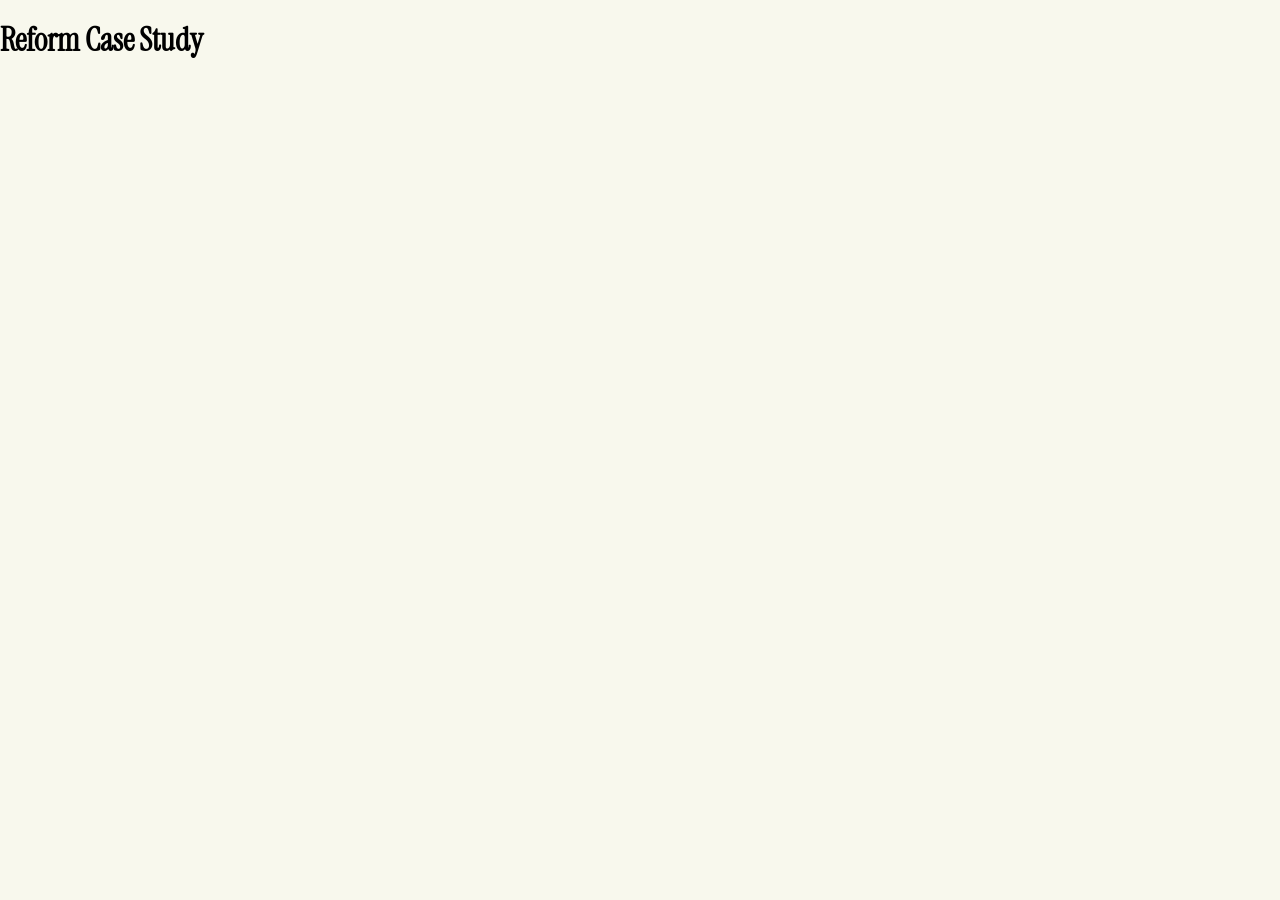
==== index.html @ aef5bd71 "adds base files and components" ====
<!DOCTYPE html>
<html lang="en">
<head>
    <meta charset="UTF-8">
    <meta name="viewport" content="width=device-width, initial-scale=1.0">
    <title>Document</title>

     <!-- Fonts -->
        <link rel="preconnect" href="https://fonts.googleapis.com">
        <link rel="preconnect" href="https://fonts.gstatic.com" crossorigin>
        <link href="https://fonts.googleapis.com/css2?family=DM+Sans:ital,opsz,wght@0,9..40,100..1000;1,9..40,100..1000&family=Handjet:ELSH@2&family=Host+Grotesk:ital,wght@0,300..800;1,300..800&family=Instrument+Serif:ital@0;1&display=swap" rel="stylesheet">
        <link href="https://db.onlinewebfonts.com/c/e08adb69e408cb6c1c9e8e50b32e0681?family=Raster" rel="stylesheet" type="text/css"/>

    <!-- CSS -->
        <link rel="stylesheet" href="css/normalize.css">
        <link rel="stylesheet" href="css/main.css">
</head>
<body>
    <h1>Reform Case Study</h1>
</body>
</html>
---- css/main.css ----
:root {
    --font-sans-serif: 'Host Grotesk', sans-serif;
    --font-serif: 'Instrument Serif', serif;
    --font-display: 'Raster', display;
    --black: #000000;
    --white: #f8f8ed;
    --gray: #c8c4ad;
    --dark-gray: #27292f;
}

html {
    box-sizing: border-box;
    background-color: var(--white);
}

*, 
* :before, 
* :after {
    box-sizing: inherit;
}

/*Typography*/
body {
    font-family: var(--font-sans-serif);
    font-weight: 300;
    color: var(--black);
    line-height: 1.5;
}

h1, 
h2, 
h3 {
    font-family: var(--font-serif);
    line-height: 1.2;
}

h2 {
    font-size: 32px;
}

h3 {
    font-size: 24px;
}

img {
    display: block;
    max-width: 100%;
}

/*Components*/
.component img {
    max-width: initial;
}

.component__img {
    border: 1px solid var(--black);
    overflow-x: auto;
}
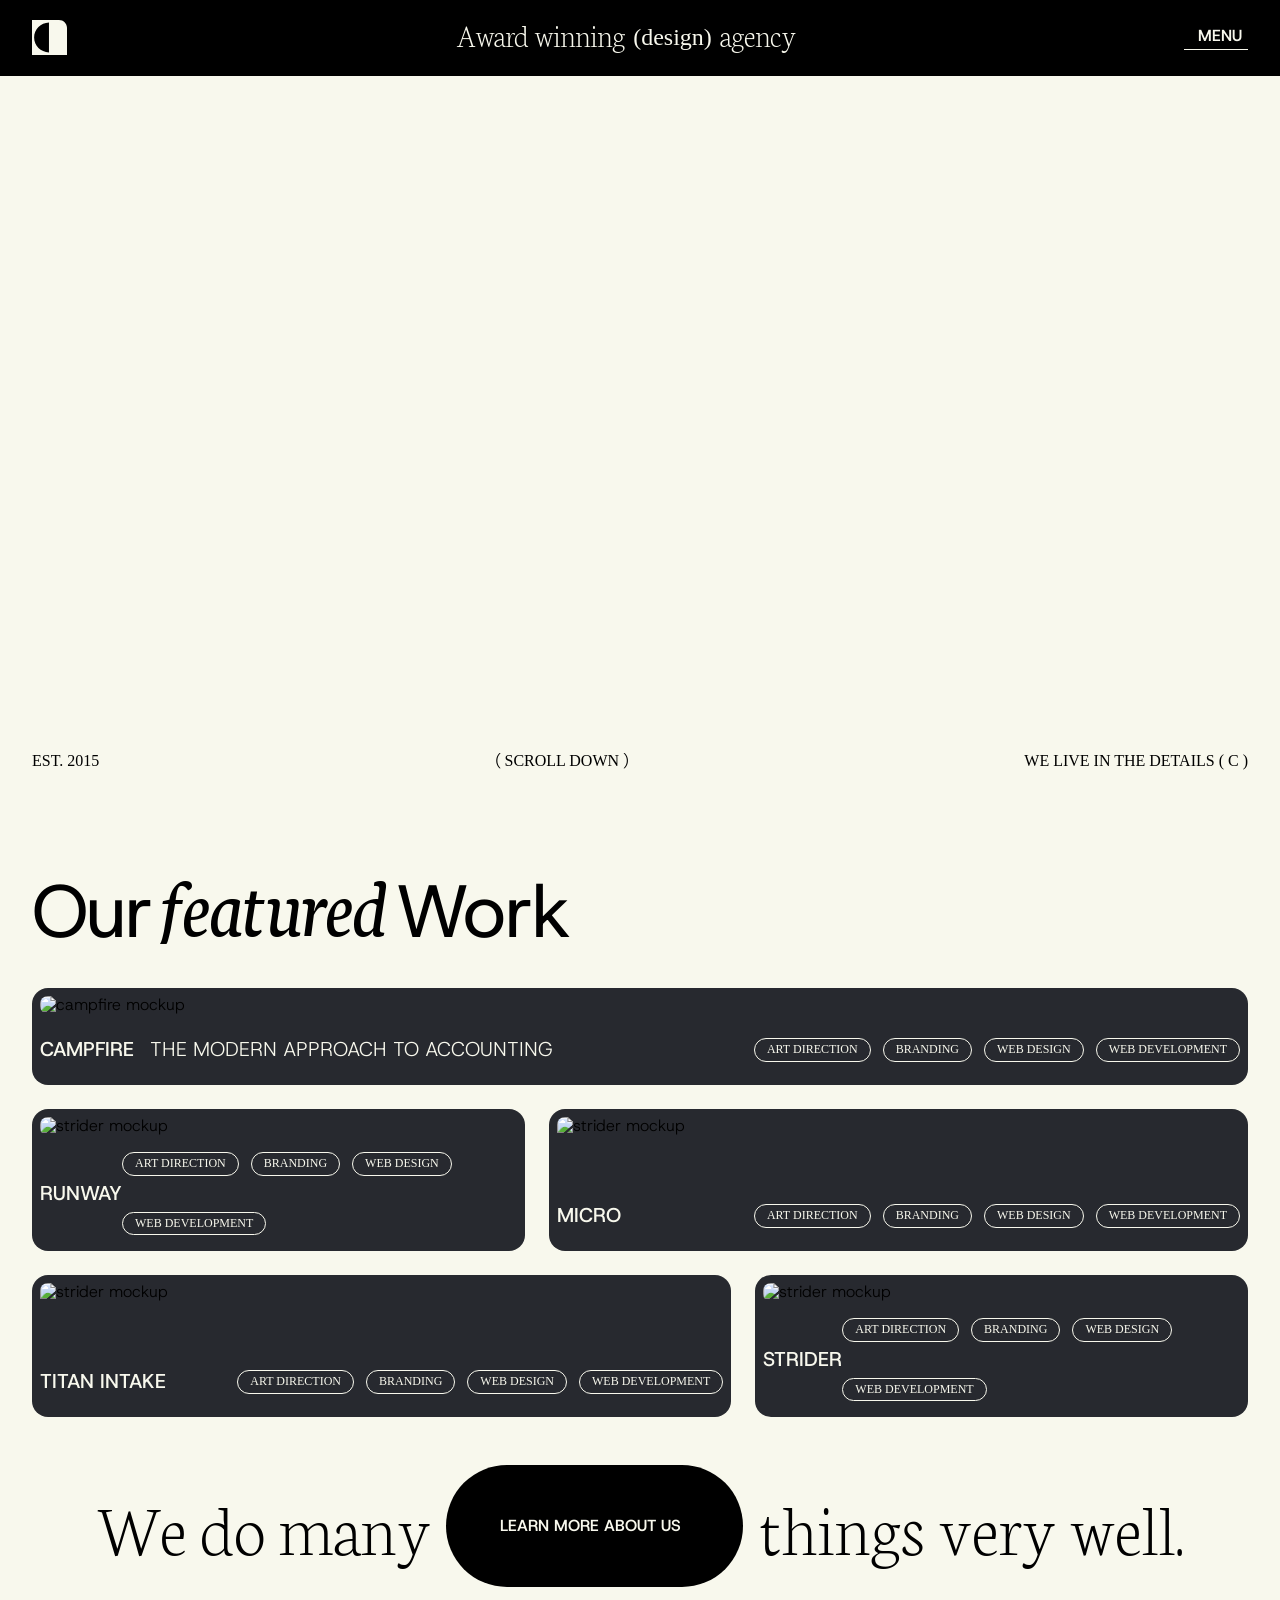
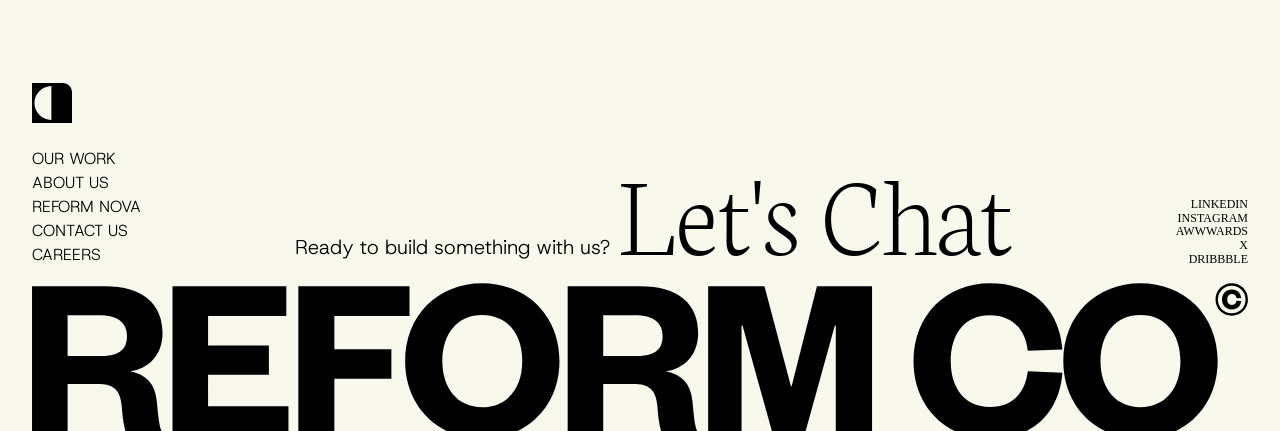
==== commit c77155f6: "creted landing page; added navbar, hero, casestudies and footer" ====
--- a/index.html
+++ b/index.html
@@ -4,18 +4,190 @@
     <meta charset="UTF-8">
     <meta name="viewport" content="width=device-width, initial-scale=1.0">
     <title>Document</title>
-
-     <!-- Fonts -->
+    <!-- Fonts -->
         <link rel="preconnect" href="https://fonts.googleapis.com">
         <link rel="preconnect" href="https://fonts.gstatic.com" crossorigin>
         <link href="https://fonts.googleapis.com/css2?family=DM+Sans:ital,opsz,wght@0,9..40,100..1000;1,9..40,100..1000&family=Handjet:ELSH@2&family=Host+Grotesk:ital,wght@0,300..800;1,300..800&family=Instrument+Serif:ital@0;1&display=swap" rel="stylesheet">
+        <link href="https://fonts.googleapis.com/css2?family=Neuton:ital,wght@0,200;0,300;0,400;0,700;0,800;1,400&display=swap" rel="stylesheet">
         <link href="https://db.onlinewebfonts.com/c/e08adb69e408cb6c1c9e8e50b32e0681?family=Raster" rel="stylesheet" type="text/css"/>
 
     <!-- CSS -->
         <link rel="stylesheet" href="css/normalize.css">
         <link rel="stylesheet" href="css/main.css">
+    
+    <!-- Phosphor Icons -->
+        <link rel="stylesheet" href="https://unpkg.com/@phosphor-icons/web@2.1.1/src/regular/style.css">
+        <link rel="stylesheet" href="https://unpkg.com/@phosphor-icons/web@2.1.1/src/fill/style.css">
+
 </head>
 <body>
-    <h1>Reform Case Study</h1>
+    <!-- Navbar -->
+    <header class="navbar">
+        <img src="img/navbar_logow.svg" alt="nav logo">
+        <div class="navbar__title-group">
+            <h2 class="navbar__title">Award winning</h2>
+            <p class="navbar__subtitle">(design)</p>
+            <h2 class="navbar__title">agency</h2>
+        </div>
+        <button class="button--menu">
+            <i class="ph ph-list"></i>
+            <p class="button__text">Menu</p>
+        </button>
+    </header>
+
+    <!-- Hero -->
+    <section class="hero">
+        <video autoplay muted playsinline>
+            <source src="img/herovideo.mov" type="video/mp4">
+             Your browser does not support the video tag.
+        </video>
+
+        <div class="hero__content">
+            <div>
+                <p>Est. 2015</p>
+            </div>
+            <div class="hero__content-title">
+                (
+                <p>Scroll down <i class="ph-fill ph-arrow-square-down"></i></p>
+                )
+            </div>
+            <div>
+                <p>We live in the details ( C )</p>
+            </div>
+        </div>
+    </section>
+
+    <!-- Case Studies -->
+     <section class="case-studies">
+        <div class="case-studies__title">
+            <h1 class="case-studies__title--regular">Our</h1>
+            <h1 class="case-studies__title--italic">featured</h1>
+            <h1 class="case-studies__title--regular">Work</h1>
+        </div>
+        <div class="case-studies__content">
+            <div class="card">
+                <div class="card__image">
+                    <img src="https://cdn.sanity.io/images/92bwk9y2/production/e67fbde2bcaf722d682caea9c392a9a2b1352507-6096x3288.png?auto=format&fit=max&q=90&w=3810" alt="campfire mockup">
+                </div>
+
+                <div class="card__content">
+                    <div class="card__headings">
+                        <p class="card__title">Campfire</p>
+                        <p class="card__subtitle">The modern approach to accounting</p>
+                    </div>
+                    <div class="card__content__chips">
+                        <p class="card__chip">Art Direction</p>
+                        <p class="card__chip">Branding</p>
+                        <p class="card__chip">Web Design</p>
+                        <p class="card__chip">Web Development</p>
+                    </div>
+                </div>
+            </div>
+
+            <div class="card">
+                <div class="card__image">
+                    <img src="https://cdn.sanity.io/images/92bwk9y2/production/0b1787997f54a73986f8df3b1e187527aa0170ca-7776x10024.png?auto=format&fit=max&q=90&w=3888" alt="strider mockup">
+                </div>
+
+                <div class="card__content">
+                    <p class="card__title">Runway</p>
+                    <div class="card__content__chips">
+                        <p class="card__chip">Art Direction</p>
+                        <p class="card__chip">Branding</p>
+                        <p class="card__chip">Web Design</p>
+                        <p class="card__chip">Web Development</p>
+                    </div>
+                </div>
+            </div>
+
+            <div class="card">
+                <div class="card__image">
+                    <img src="https://cdn.sanity.io/images/92bwk9y2/production/aea8c236c5bf1ca3ff3ef04cb7bcb8dd7d51a941-7776x10024.png?auto=format&fit=max&q=90&w=3888" alt="strider mockup">
+                </div>
+
+                <div class="card__content">
+                    <p class="card__title">Micro</p>
+                    <div class="card__content__chips">
+                        <p class="card__chip">Art Direction</p>
+                        <p class="card__chip">Branding</p>
+                        <p class="card__chip">Web Design</p>
+                        <p class="card__chip">Web Development</p>
+                    </div>
+                </div>
+            </div>
+
+            <div class="card">
+                <div class="card__image">
+                    <img src="https://cdn.sanity.io/images/92bwk9y2/production/752dceba8c5e619f80b1291b58ae066390ce1729-3680x2760.png?auto=format&fit=max&q=90&w=3680" alt="strider mockup">
+                </div>
+
+                <div class="card__content">
+                    <p class="card__title">Titan intake</p>
+                    <div class="card__content__chips">
+                        <p class="card__chip">Art Direction</p>
+                        <p class="card__chip">Branding</p>
+                        <p class="card__chip">Web Design</p>
+                        <p class="card__chip">Web Development</p>
+                    </div>
+                </div>
+            </div>
+
+            <div class="card">
+                <div class="card__image">
+                    <img src="https://cdn.sanity.io/images/92bwk9y2/production/a32a4b8d5c55f8b181cb08cf5a933f0ddfda6c69-12256x10764.png?auto=format&fit=max&q=90&w=4596" alt="strider mockup">
+                </div>
+
+                <div class="card__content">
+                    <p class="card__title">Strider</p>
+                    <div class="card__content__chips">
+                        <p class="card__chip">Art Direction</p>
+                        <p class="card__chip">Branding</p>
+                        <p class="card__chip">Web Design</p>
+                        <p class="card__chip">Web Development</p>
+                    </div>
+                </div>
+            </div>
+        </div>
+        
+        <div class="case-studies__cta">
+            <h1>We do many</h1>
+            <button class="button">
+                <p class="button__text">Learn more about us</p>
+                <i class="ph ph-arrow-up-right"></i>
+            </button>
+            <h1>things very well.</h1>
+        </div>
+    </section>
+
+    <!-- Footer -->
+     <div class="footer__top">
+        <nav class="footer__nav">
+            <img src="img/navbar_logob.svg" alt="nav logo">
+            <div class="footer__nav-links">
+                <a href="#">Our Work</a>
+                <a href="#">About Us</a>
+                <a href="#">Reform Nova</a>
+                <a href="#">Contact Us</a>
+                <a href="#">Careers</a>
+            </div>
+        </nav>
+        <div class="footer__CTA">
+            <p>Ready to build something with us?</p>
+            <div class="footer__CTA-button">
+                <h1>Let's Chat</h1>
+            <i class="ph ph-arrow-up-right"></i>
+            </div>
+        </div>
+        <div class="footer__socials">
+            <a href="#">linkedin</a>
+            <a href="#">instagram</a>
+            <a href="#">awwwards</a>
+            <a href="#">x</a>
+            <a href="#">dribbble</a>
+        </div>
+    </div>
+    <div class="footer__logo">
+        <img src="img/FooterLogo.98e00533.svg" alt="footer logo">
+    </div>
 </body>
 </html>
--- a/css/main.css
+++ b/css/main.css
@@ -1,6 +1,6 @@
 :root {
     --font-sans-serif: 'Host Grotesk', sans-serif;
-    --font-serif: 'Instrument Serif', serif;
+    --font-serif: 'Neuton', serif;
     --font-display: 'Raster', display;
     --black: #000000;
     --white: #f8f8ed;
@@ -19,19 +19,27 @@
     box-sizing: inherit;
 }
 
-/*Typography*/
+/* Typography */
 body {
     font-family: var(--font-sans-serif);
     font-weight: 300;
     color: var(--black);
-    line-height: 1.5;
+    display: flex;
+    flex-direction: column;
+    background-color: var(--white);
 }
 
 h1, 
 h2, 
 h3 {
     font-family: var(--font-serif);
-    line-height: 1.2;
+    line-height: 0.3em;
+    font-weight: 200;
+    letter-spacing: -1px;
+}
+
+h1 {
+    font-size: 48px;
 }
 
 h2 {
@@ -47,12 +55,388 @@
     max-width: 100%;
 }
 
-/*Components*/
-.component img {
-    max-width: initial;
-}
-
-.component__img {
+/* NavBar */
+.navbar {
+  display: flex;
+  align-items: center;
+  justify-content: space-between;
+  background-color: var(--black);
+  padding: 0 32px;
+  width: 100%;
+}
+
+.navbar img {
+  width: 35px;
+  height: 35px;
+}
+
+.navbar__title {
+  color: var(--white);
+  font-weight: 200;
+  padding-bottom: 6px;
+}
+
+.navbar__subtitle {
+  font-family: var(--font-display);
+  font-size: 24px;
+  color: var(--white);
+}
+
+.navbar__title-group {
+  display: flex;
+  flex-direction: row;
+  gap: 8px;
+  align-items: center;
+  justify-content: center;
+}
+
+/* Menu */
+.button--menu {
+  display: flex;
+  align-items: center;
+  gap: 8px;
+  background-color: var(--black);
+  color: var(--white);
+  border: none;
+  border-bottom: 1px solid var(--white);
+  padding-bottom: 4px;
+}
+
+.button--menu p {
+  margin: 0;
+}
+
+/* Hero */
+.hero {
+  width: 100%;
+  height: auto;
+}
+
+.hero video {
+  width: 100%;
+  height: 100%;
+  object-fit: cover;
+}
+
+.hero__content {
+  display: flex;
+  justify-content: space-between;
+  margin: 16px 32px 48px;
+}
+
+.hero__content p {
+  font-family: var(--font-display);
+  text-transform: uppercase;
+}
+
+.hero__content-title {
+  display: flex;
+  flex-direction: row;
+  gap: 4px;
+  align-items: center;
+}
+
+.hero__content-title p {
+  align-items: center;
+}
+
+.hero__content-title i {
+  animation: blink-animation 2s ease-in-out infinite;
+}
+
+@keyframes blink-animation {
+  0%, 100% { opacity: 1; }
+  50% { opacity: 0; }
+}
+
+/* Case Studies */
+.case-studies {
+  margin: 0 32px;
+}
+
+.case-studies__title {
+  display: flex;
+  flex-direction: row;
+  gap: 8px;
+  align-items: center;
+}
+
+.case-studies__title--regular {
+  font-family: var(--font-sans-serif);
+  color: var(--black);
+  font-weight: 400;
+  font-size: 74px;
+}
+
+.case-studies__title--italic {
+  font-family: var(--font-serif);
+  font-style: italic;
+  color: var(--black);
+  font-size: 84px;  
+  padding-bottom: 16px;
+}
+
+.case-studies__content {
+  display: grid;
+  grid-template-columns: repeat(12, 1fr);
+  gap: 24px;
+}
+
+.card:nth-child(1) {
+  grid-column: 1 / -1;
+}
+
+.card:nth-child(2) {
+  grid-column: span 5;
+}
+
+.card:nth-child(3) {
+  grid-column: span 7;
+}
+
+.card:nth-child(4) {
+  grid-column: span 7;
+}
+
+.card:nth-child(5) {
+  grid-column: span 5;
+}
+
+/* Cards */
+.card {
+  display: flex;
+  flex-direction: column;
+  background-color: var(--dark-gray);
+  border-radius: 16px;
+  padding: 8px 8px 0px 8px;
+  overflow: hidden;
+}
+
+.card__image {
+  overflow: hidden;
+  border-radius: 8px;
+  height: 100%;
+}
+
+.card__image img {
+  width: 100%;
+  height: 100%;
+  object-fit: cover;
+  transition: transform 0.4s ease;
+  display: block;
+}
+
+.card:hover img {
+  transform: scale(1.05);
+}
+
+.card__headings {
+  display: flex;
+  flex-direction: row;
+  gap: 16px;
+}
+
+.card__title {
+  font-family: var(--font-sans-serif);
+  font-weight: 500;
+  font-size: 20px;
+  text-transform: uppercase;
+  color: var(--white);
+}
+
+.card__subtitle {
+  font-size: 20px;
+  text-transform: uppercase;
+  color: var(--white);
+  font-weight: 100;
+}
+
+.card__content {
+  display: flex;
+  flex-direction: row;
+  align-items: center;
+  justify-content: space-between;
+  padding: 4px 0px;
+}
+
+.card__content__chips {
+  display: flex;
+  flex-wrap: wrap;
+  gap: 12px;
+}
+
+.card__chip {
+  background-color: var(--dark-gray);
+  color: var(--white);
+  border-radius: 24px;
+  border: 1px solid var(--white);
+  padding: 4px 12px;
+  font-family: var(--font-display);
+  font-size: 12px;
+  text-transform: uppercase;
+}
+
+.case-studies__cta {
+  display: flex;
+  flex-direction: row;
+  gap: 16px;
+  margin: 48px 0;
+  width: 100%;
+  justify-content: center;
+}
+
+.case-studies__cta h1 {
+  font-size: 74px;
+}
+
+/* Button */
+.button {
+  display: flex;
+  align-items: center;
+  gap: 8px;
+  background-color: var(--black);
+  color: var(--white);
+  border: none;
+  border-radius: 100px;
+  padding: 32px 54px;
+  
+}
+
+.button__text {
+  font-weight: 600;
+  text-transform: uppercase;
+}
+
+button i {
+  font-size: 24px;
+}
+
+
+
+/* Footer Nav */
+.footer__nav img {
+  width: 40px;
+  height: 40px;
+}
+
+.footer__nav {
+  display: flex;
+  flex-direction: column;
+  gap: 24px;
+}
+
+.footer__nav a {
+  font-family: var(--font-sans-serif);
+  font-size: 16px;
+  font-weight: 4400;
+  text-transform: uppercase;
+  color: var(--black);
+  text-decoration: none;
+  line-height: 1.5em;
+}
+
+.footer__nav-links {
+  display: flex;
+  flex-direction: column;
+}
+
+/* Footer Socials */
+.footer__socials {
+  display: flex;
+  flex-direction: column;
+  align-items: end;
+}
+
+.footer__socials a {
+  font-family: var(--font-display);
+  font-size: 12px;
+  font-weight: 500;
+  text-transform: uppercase;
+  color: var(--black);
+  text-decoration: none;
+}
+
+/* Footer CTA */
+.footer__CTA {
+  display: flex;
+  flex-direction: row;
+  align-items: end;
+  gap: 8px
+}
+
+.footer__CTA p {
+  line-height: 0;
+  font-size: 20px;
+}
+
+.footer__CTA h1 {
+  font-size: 116px;
+  line-height: 0;
+  margin-bottom: 0.5em;
+}
+
+.footer__CTA-button {
+  display: flex;
+  align-items: center;
+  gap: 8px;
+  border: none;
+  font-size: 28px;
+}
+
+/* Footer Logo */
+.footer__logo img {
+  width: 100%;
+  height: auto;
+  padding: 0 32px;
+}
+
+/* Footer */
+.footer__top {
+  display: flex;
+  align-items: end;
+  justify-content: space-between;
+  padding: 48px 32px 16px 32px;
+  
+}
+
+/* Components */
+.component {
+    display: flex;
+    gap: 16px;
+    width: 100%;
+}
+
+.component__content {
     border: 1px solid var(--black);
+    font-family: var(--font-sans-serif);
+    min-width: 50%;
+    max-width: 100%;
     overflow-x: auto;
+    padding-bottom: 16px;
+}
+
+.component__content img {
+    width: 80%;
+    overflow-x: auto;
+    justify-self: center;
+    align-items: center;
+}
+
+.component__content-caption {
+    font-family: var(--font-display);
+    font-size: 12px;
+    text-transform: uppercase;
+    margin-top: 8px;
+    border: 1px solid var(--black);
+    padding: 4px 8px;
+    color: var(--white);
+    background-color: var(--black);
+    max-width: fit-content;
+}
+
+.component__content-code {
+    align-items: center;
+    justify-content: center;
+    padding: 0 16px;
+    width: 100%;
 }
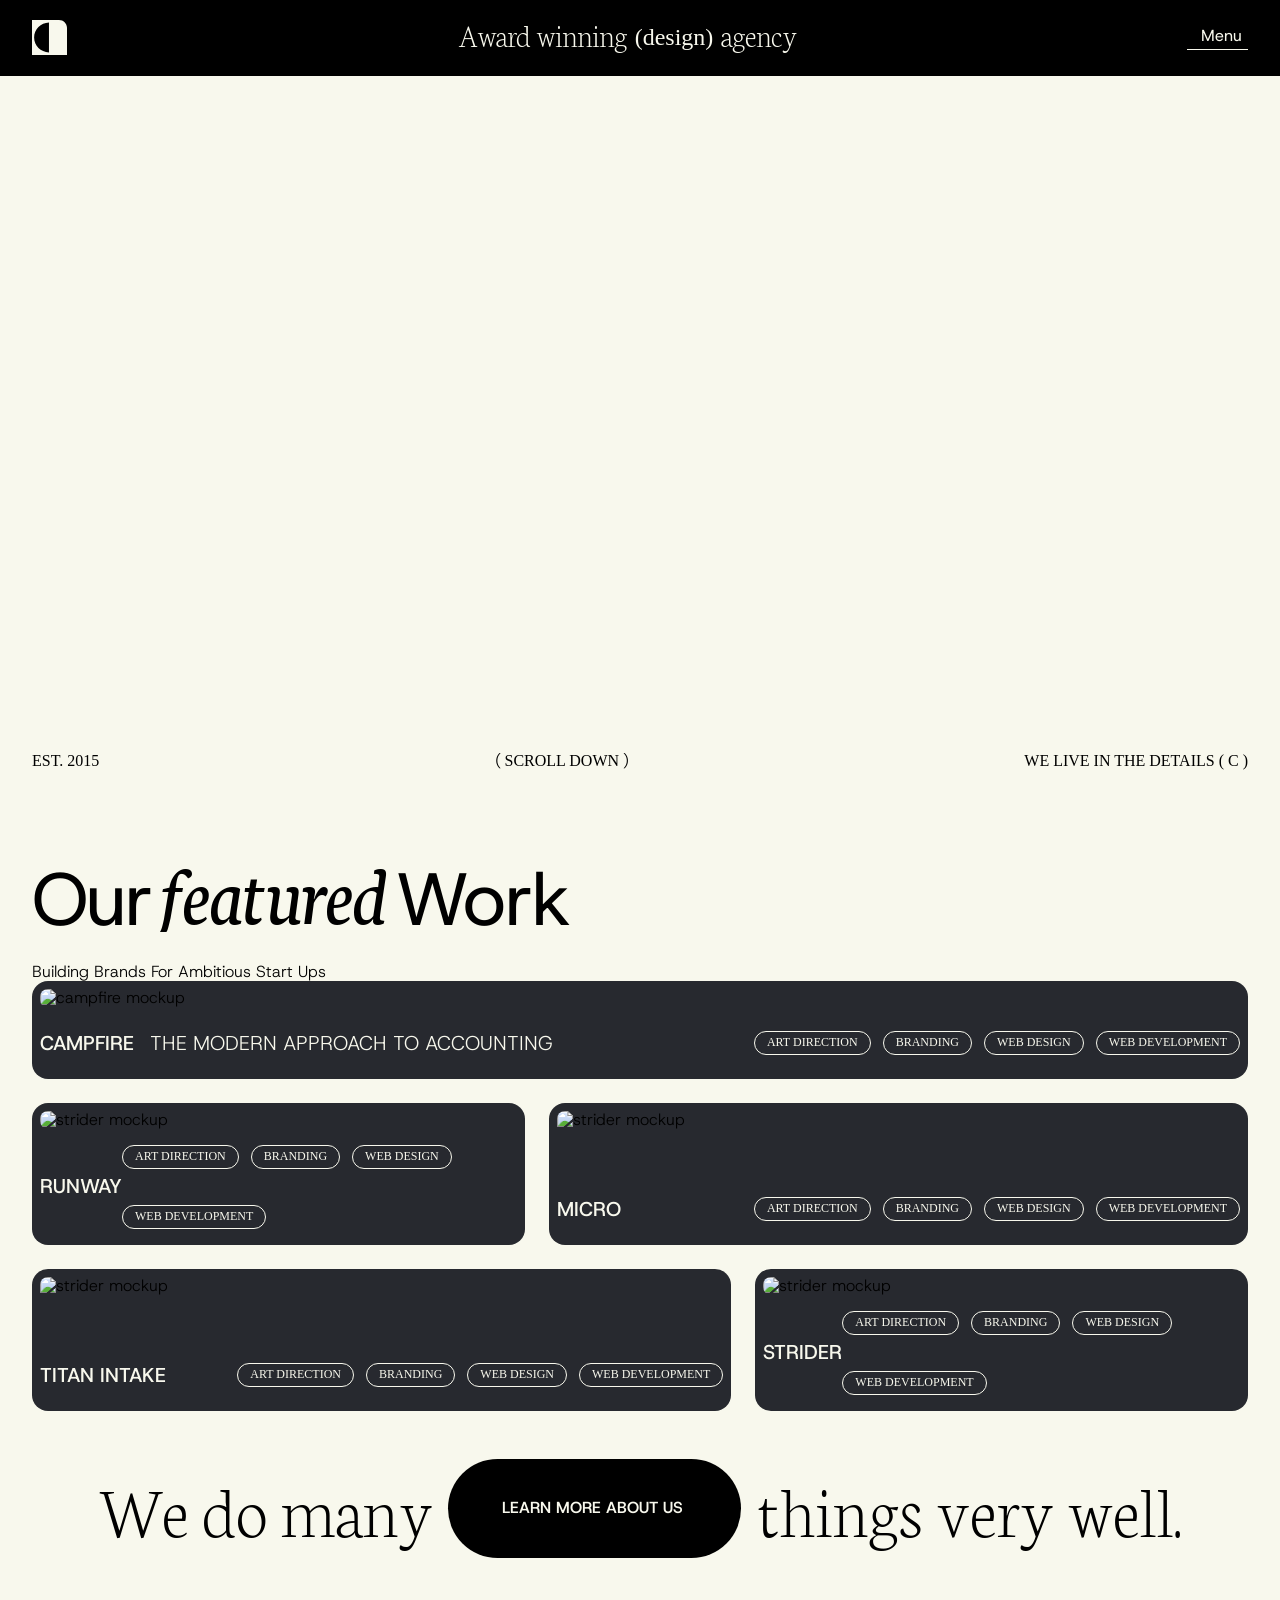
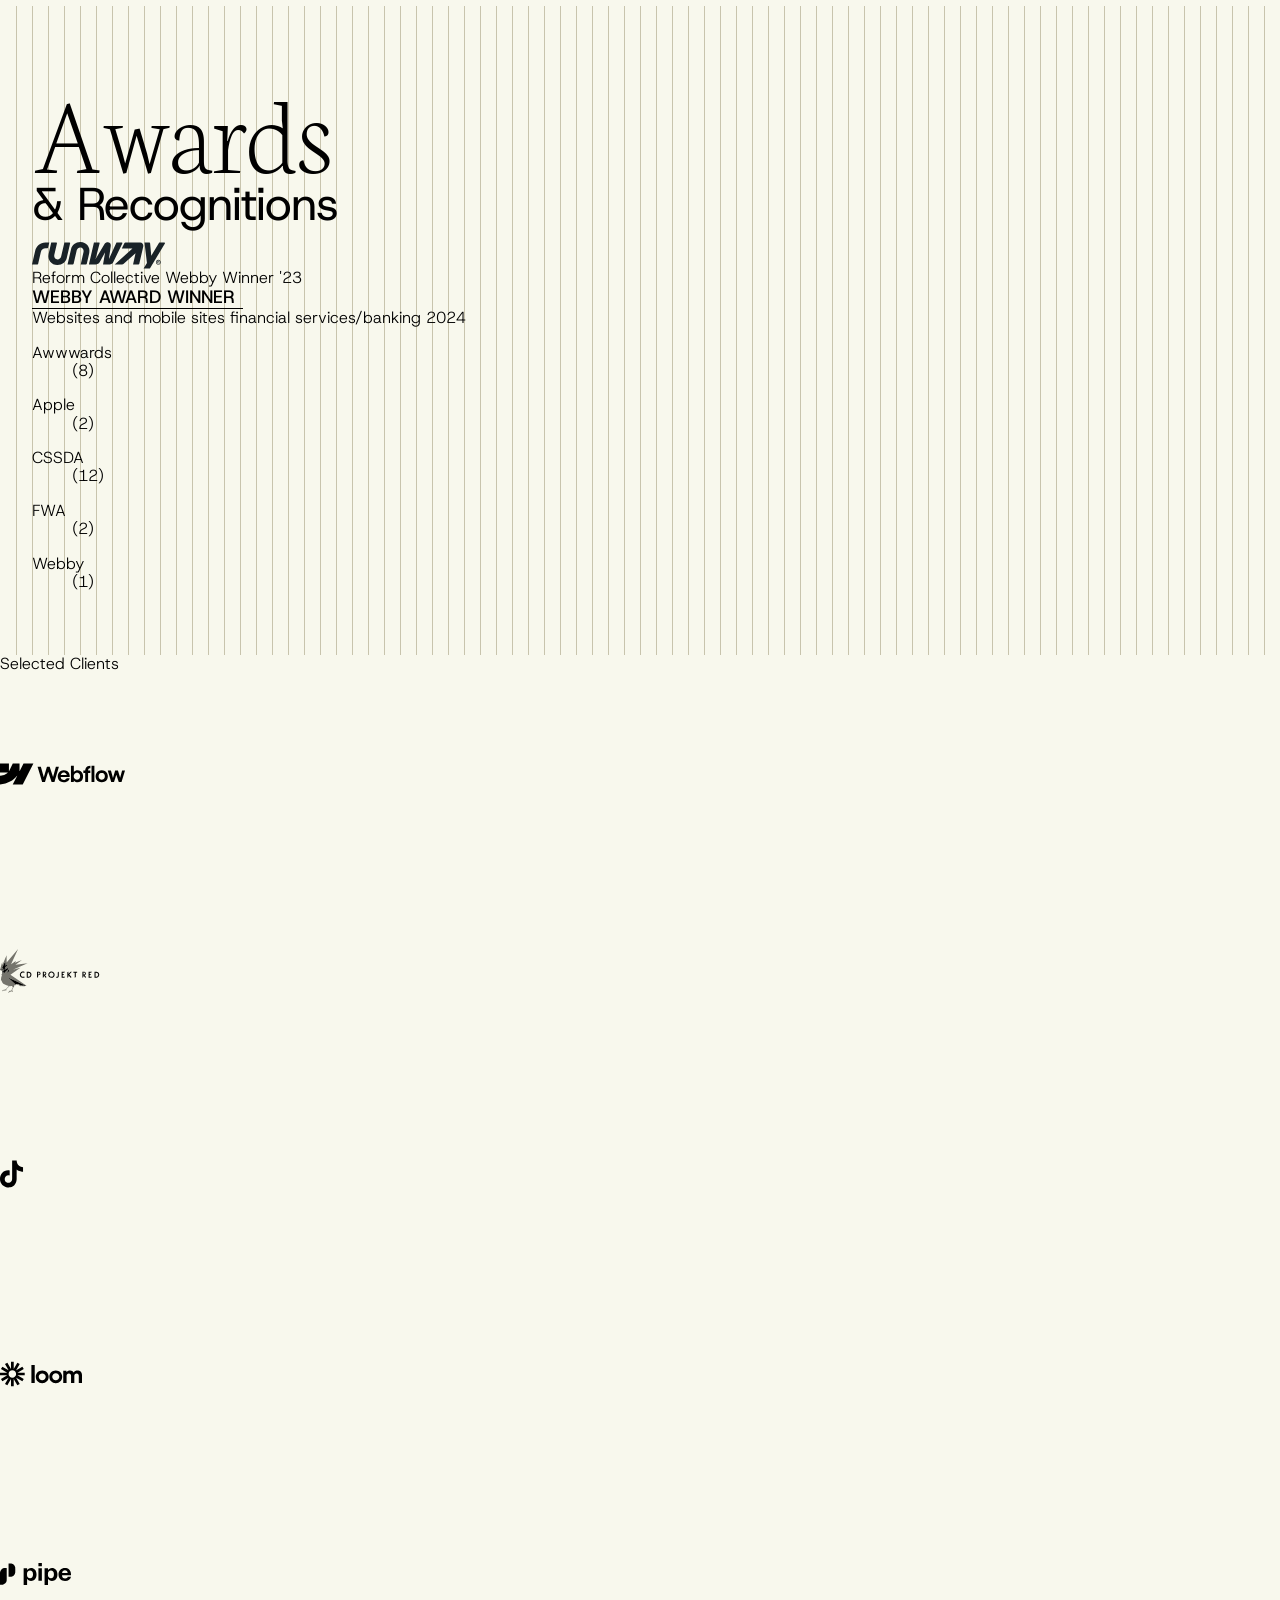
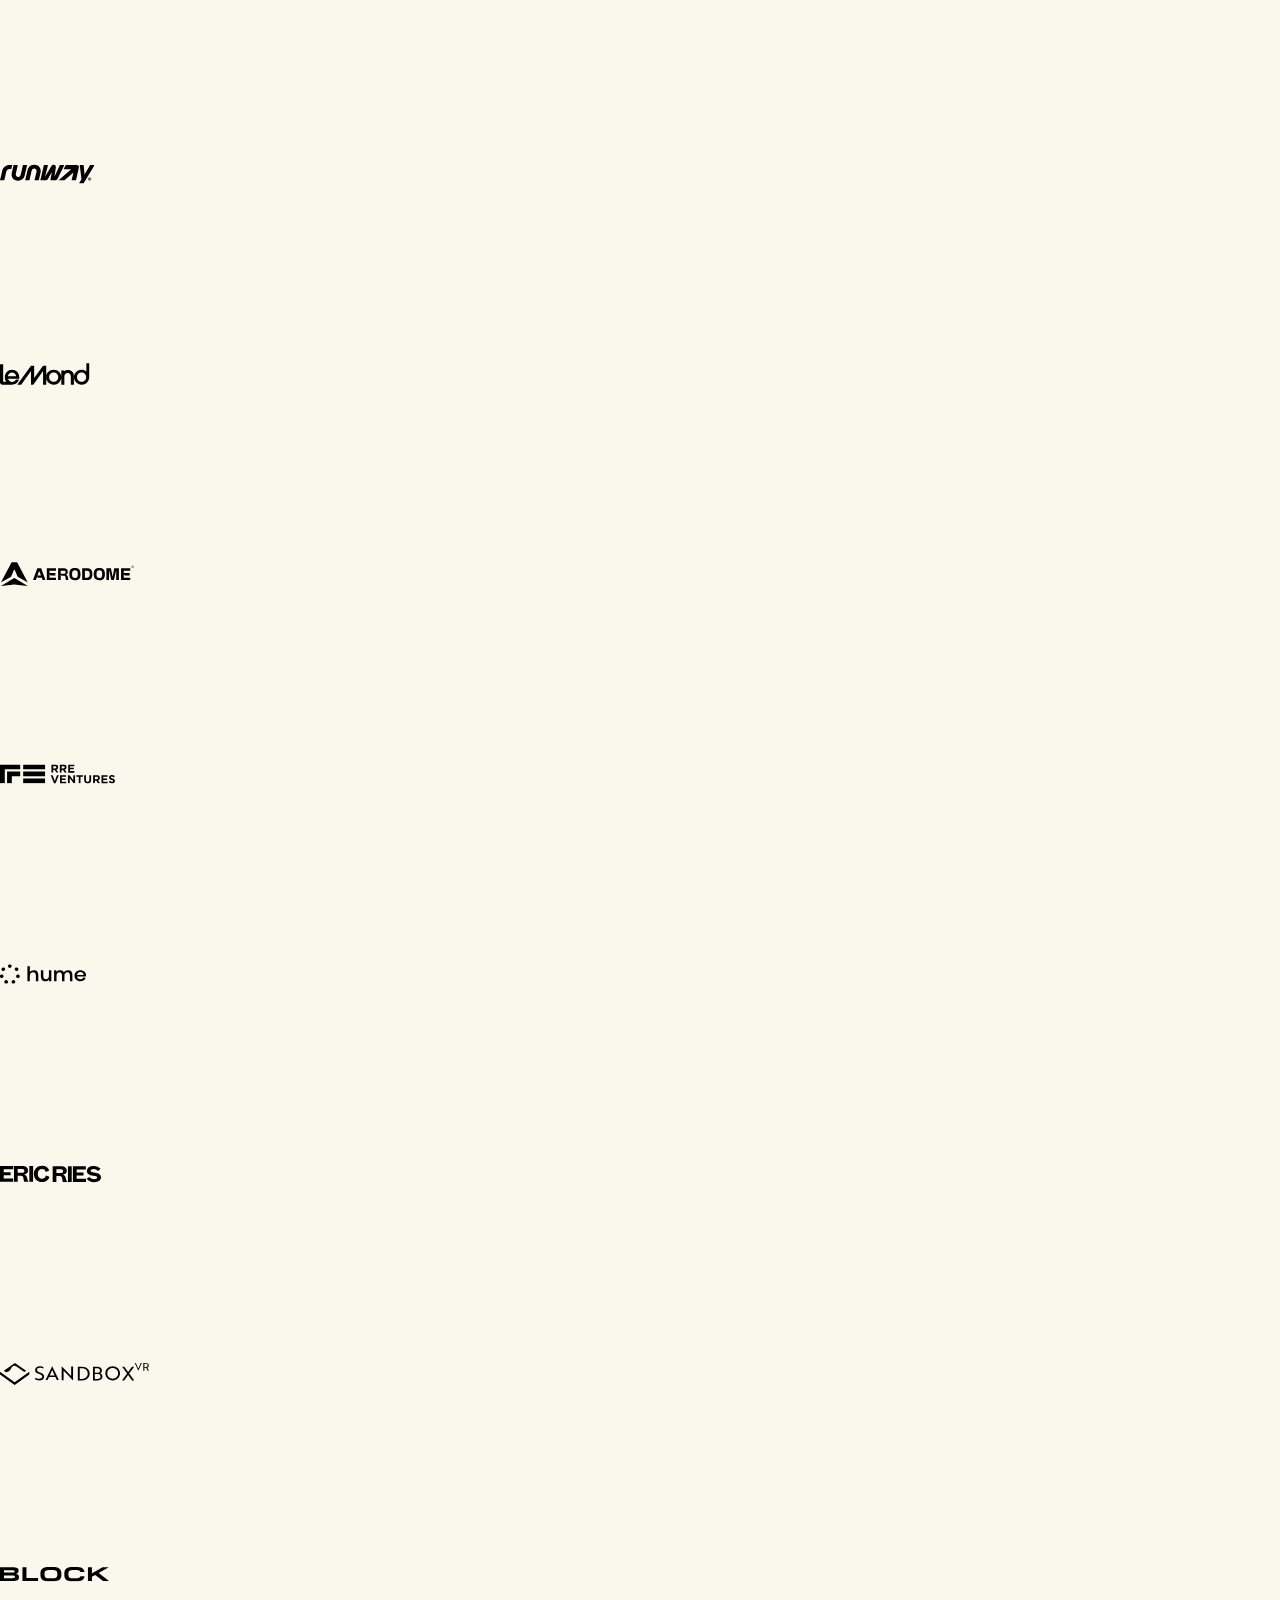
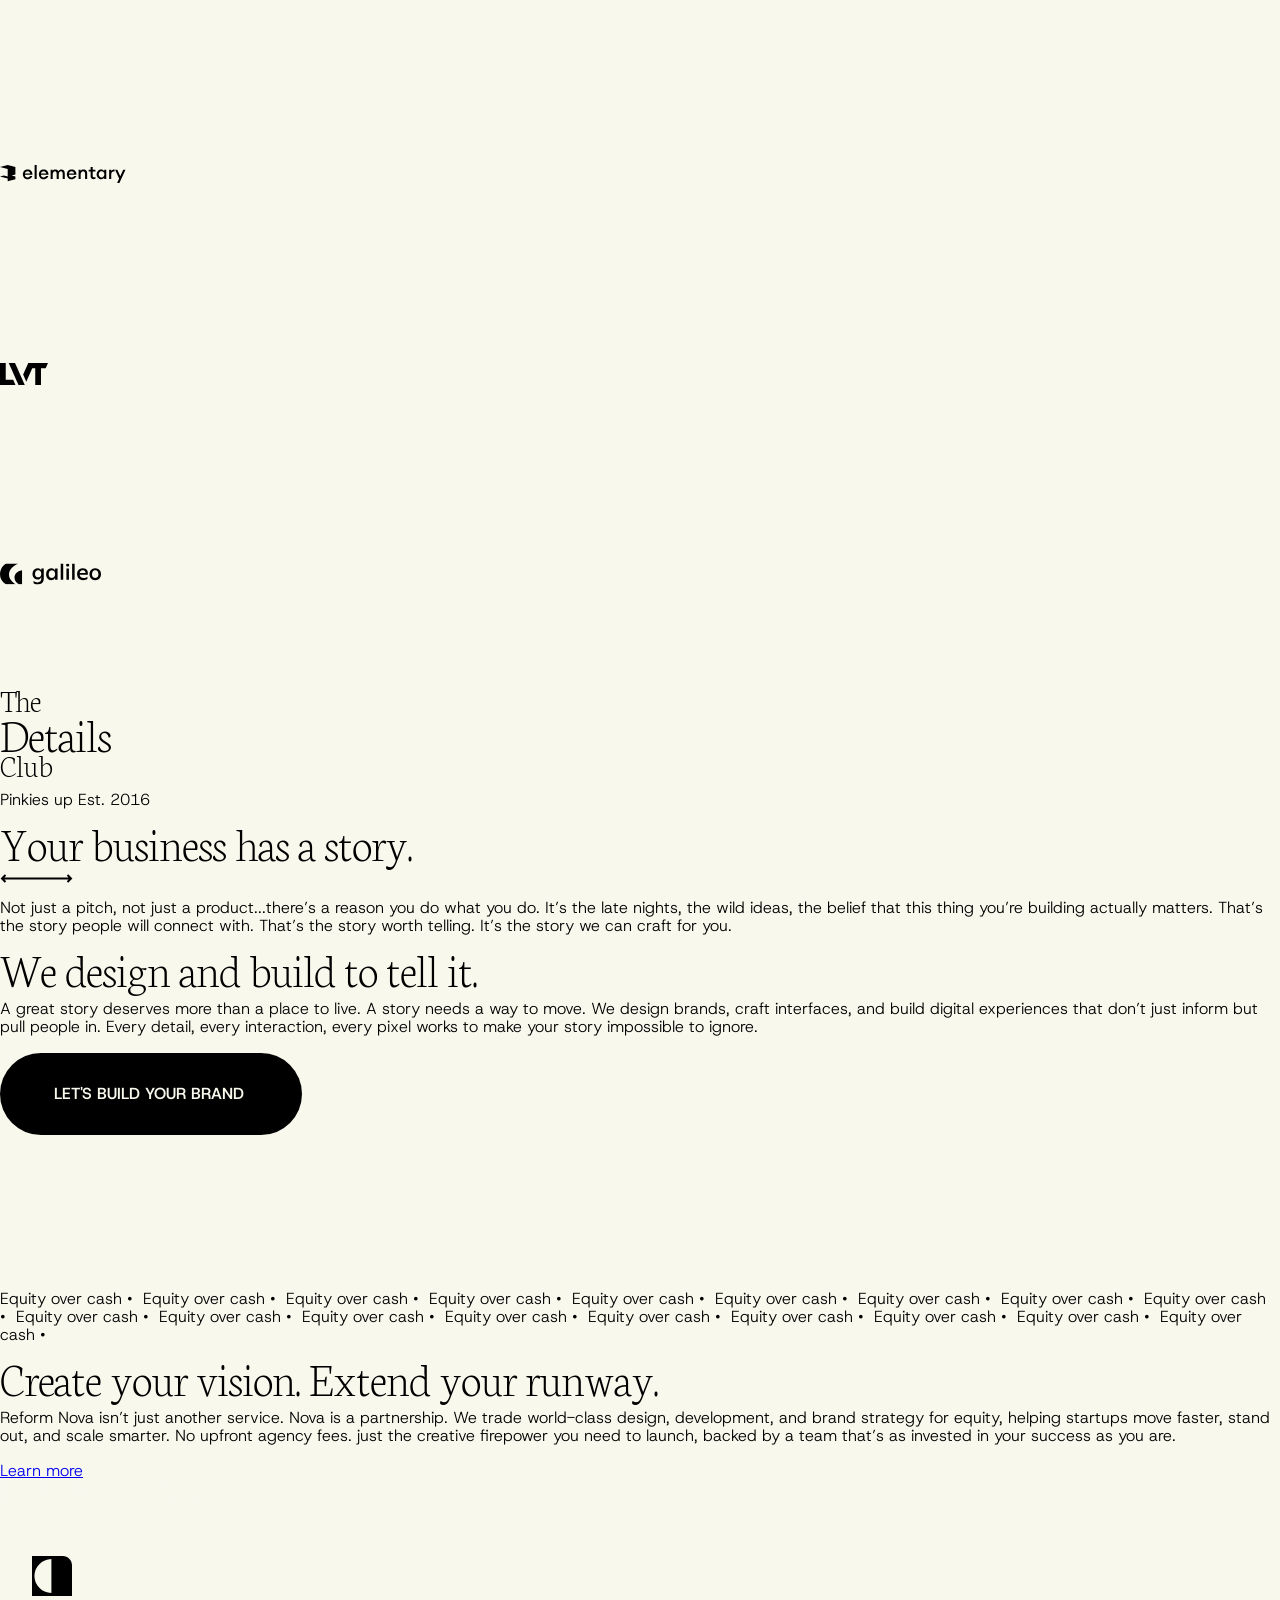
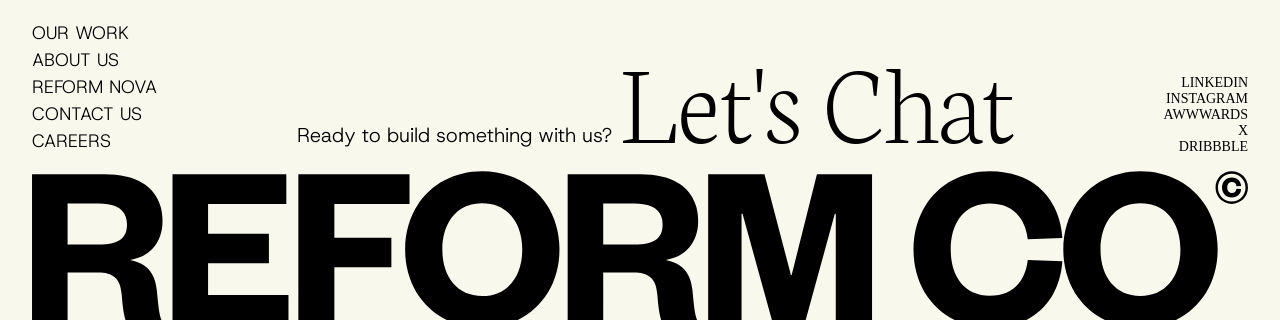
==== commit 2dd448a2: "added awards, clients, details and learn more sections" ====
--- a/index.html
+++ b/index.html
@@ -1,5 +1,4 @@
-<!DOCTYPE html>
-<html lang="en">
+<!DOCTYPE html><html lang="en">
 <head>
     <meta charset="UTF-8">
     <meta name="viewport" content="width=device-width, initial-scale=1.0">
@@ -18,7 +17,6 @@
     <!-- Phosphor Icons -->
         <link rel="stylesheet" href="https://unpkg.com/@phosphor-icons/web@2.1.1/src/regular/style.css">
         <link rel="stylesheet" href="https://unpkg.com/@phosphor-icons/web@2.1.1/src/fill/style.css">
-
 </head>
 <body>
     <!-- Navbar -->
@@ -59,10 +57,13 @@
 
     <!-- Case Studies -->
      <section class="case-studies">
-        <div class="case-studies__title">
-            <h1 class="case-studies__title--regular">Our</h1>
-            <h1 class="case-studies__title--italic">featured</h1>
-            <h1 class="case-studies__title--regular">Work</h1>
+        <div class="case-studies__header">
+            <div class="case-studies__title">
+                <h1 class="case-studies__title--regular">Our</h1>
+                <h1 class="case-studies__title--italic">featured</h1>
+                <h1 class="case-studies__title--regular">Work</h1>
+            </div>
+            <span>Building Brands For Ambitious Start Ups</span>
         </div>
         <div class="case-studies__content">
             <div class="card">
@@ -152,10 +153,156 @@
         <div class="case-studies__cta">
             <h1>We do many</h1>
             <button class="button">
-                <p class="button__text">Learn more about us</p>
-                <i class="ph ph-arrow-up-right"></i>
+                <div class="content vertical">
+                    <div class="button__text">Learn more about us <i class="ph ph-arrow-up-right"></i></div>
+                    <div class="button__hover-text">Learn more about us <i class="ph ph-arrow-up-right"></i></div>
+                </div>
             </button>
             <h1>things very well.</h1>
+        </div>
+    </section>
+
+    <!-- Awards -->
+    <section class="awards">
+        <div class="awards__heading">
+            <h1 class="awards__heading--title">Awards</h1>
+            <h2 class="awards__heading--subtitle">&amp Recognitions</h2>
+        </div>
+
+        <div class="awards__content">
+            <img src="img/reform_logo.svg" alt="runway logo">
+            <span class="awards__label">Reform Collective Webby Winner '23</span>
+            <a href="#" class="button__arrow">
+                <span>Webby award winner</span>
+                <i class="ph ph-arrow-up-right"></i>
+            </a>
+            <span class="awards__description">Websites and mobile sites financial services/banking 2024</span>
+        </div>
+
+        <div class="awards__overview">
+            <dl class="awards__item">
+                <dt class="awards__label">Awwwards</dt>
+                <dd class="awards__item-count">(8)</dd>
+            </dl>
+            <dl class="awards__item">
+                <dt class="awards__label">Apple</dt>
+                <dd class="awards__item-count">(2)</dd>
+            </dl>
+            <dl class="awards__item">
+                <dt class="awards__label">CSSDA</dt>
+                <dd class="awards__item-count">(12)</dd>
+            </dl>
+            <dl class="awards__item">
+                <dt class="awards__label">FWA</dt>
+                <dd class="awards__item-count">(2)</dd>
+            </dl>
+            <dl class="awards__item">
+                <dt class="awards__label">Webby</dt>
+                <dd class="awards__item-count">(1)</dd>
+            </dl>
+        </div>
+    </section>
+
+    <!-- Selected Clients -->
+    <section class="selected-clients">
+        <span>Selected Clients</span>
+        <div class="clients">
+            <img src="img/webflow.svg" alt="logo">
+            <img src="img/cdprojekt.svg" alt="logo">
+            <img src="img/tiktok.svg" alt="logo">
+            <img src="img/loom.svg" alt="logo">
+            <img src="img/pipe.svg" alt="logo">
+            <img src="img/runway.svg" alt="logo">
+            <img src="img/lemond.svg" alt="logo">
+            <img src="img/aerodome.svg" alt="logo">
+            <img src="img/preventures.svg" alt="logo">
+            <img src="img/hume.svg" alt="logo">
+            <img src="img/ericrise.svg" alt="logo">
+            <img src="img/sandbox.svg" alt="logo">
+            <img src="img/block.svg" alt="logo">
+            <img src="img/elementery.svg" alt="logo">
+            <img src="img/lvt.svg" alt="logo">
+            <img src="img/galileo.svg" alt="logo">
+        </div>
+    </section>
+
+    <!-- Details -->
+    <section class="details">
+        <div class="details__title">
+            <h2 class="details__title--regular">The</h2>
+            <h1 class="details__title--serif">Details</h>
+            <h2 class="details__title--regular">Club</h2>
+        </div>
+        <div class="details__subtitle">
+            <span>Pinkies up</span>
+            <span>Est. 2016</span>
+        </div>
+    </section>
+
+    <!-- About -->
+    <section class="about">
+        <div class="about__text">
+            <div class="about__text-item">
+                <div class="about__text-item--arrow">
+                    <h1>Your business has a story.</h1>
+                    <img src="img/arrow.e64d2547.svg">
+                </div>
+                <p>Not just a pitch, not just a product...there’s a reason you do what you do. It’s the late nights, the wild ideas, the belief that this thing you’re building actually matters. That’s the story people will connect with. That’s the story worth telling. It’s the story we can craft for you.</p>
+            </div>
+            <div class="about__text-item">
+                <h1>We design and build to tell it.</h1>
+                <p>A great story deserves more than a place to live. A story needs a way to move. We design brands, craft interfaces, and build digital experiences that don’t just inform but pull people in. Every detail, every interaction, every pixel works to make your story impossible to ignore.</p>
+            </div>
+        </div>
+        <button class="button">
+            <div class="content vertical">
+                <div class="button__text">Let's build your brand<i class="ph ph-arrow-up-right"></i></div>
+                <div class="button__hover-text">Let's build your brand<i class="ph ph-arrow-up-right"></i></div>
+            </div>
+        </button>
+    </section>
+
+    <!-- Learn More -->
+    <section class="learn-more">
+        <video autoplay muted playsinline>
+            <source src="img/blob.mov" type="video/mp4">
+             Your browser does not support the video tag.
+        </video>
+
+        <div class="learn-more__scroll">
+            <div class="learn-more__scroll--track">
+                <span>Equity over cash •&nbsp;</span>
+                <span>Equity over cash •&nbsp;</span>
+                <span>Equity over cash •&nbsp;</span>
+                <span>Equity over cash •&nbsp;</span>
+                <span>Equity over cash •&nbsp;</span>
+                <span>Equity over cash •&nbsp;</span>
+                <span>Equity over cash •&nbsp;</span>
+                <span>Equity over cash •&nbsp;</span>
+                <span>Equity over cash •&nbsp;</span>
+                <span>Equity over cash •&nbsp;</span>
+                <span>Equity over cash •&nbsp;</span>
+                <span>Equity over cash •&nbsp;</span>
+                <span>Equity over cash •&nbsp;</span>
+                <span>Equity over cash •&nbsp;</span>
+                <span>Equity over cash •&nbsp;</span>
+                <span>Equity over cash •&nbsp;</span>
+                <span>Equity over cash •&nbsp;</span>
+                <span>Equity over cash •&nbsp;</span>
+            </div>
+        </div>
+        <div class="learn-more__content">
+            <div class="learn-more__text">
+                <h1>Create your vision. Extend your runway.</h1>
+                <p>Reform Nova isn’t just another service. Nova is a partnership. We trade world-class design, development, and brand strategy for equity, helping startups move faster, stand out, and scale smarter. No upfront agency fees. just the creative firepower you need to launch, backed by a team that’s as invested in your success as you are.</p>
+                <a href="#" class="button__arrow--white">
+                    <span>Learn more</span>
+                    <i class="ph ph-arrow-up-right"></i>
+                </a>
+            </div>
+            <div class="learn-more__logo">
+                <img src="img/NovaLogo.acbad7bc.svg">
+            </div>
         </div>
     </section>
 
@@ -175,7 +322,7 @@
             <p>Ready to build something with us?</p>
             <div class="footer__CTA-button">
                 <h1>Let's Chat</h1>
-            <i class="ph ph-arrow-up-right"></i>
+                <i class="ph ph-arrow-up-right"></i>
             </div>
         </div>
         <div class="footer__socials">
--- a/css/main.css
+++ b/css/main.css
@@ -33,7 +33,7 @@
 h2, 
 h3 {
     font-family: var(--font-serif);
-    line-height: 0.3em;
+    line-height: 0em;
     font-weight: 200;
     letter-spacing: -1px;
 }
@@ -291,27 +291,87 @@
 
 /* Button */
 .button {
-  display: flex;
-  align-items: center;
   gap: 8px;
   background-color: var(--black);
   color: var(--white);
   border: none;
   border-radius: 100px;
   padding: 32px 54px;
-  
-}
-
-.button__text {
+}
+
+.content {
+  position: relative;
+  overflow: hidden;
   font-weight: 600;
   text-transform: uppercase;
 }
 
-button i {
+.content i {
   font-size: 24px;
 }
 
-
+.button__text,
+.button__hover-text {
+  transition: transform 2s cubic-bezier(0.16, 1, 0.3, 1);
+  align-items: center;
+  display: flex;
+  align-items: center;
+  gap: 4px;
+}
+
+.vertical .button__text,
+.vertical .button__hover-text {
+  transform: translateY(0%);
+}
+
+.button__hover-text {
+  position: absolute;
+}
+
+.vertical .button__hover-text {
+  bottom: -100%;
+}
+
+button:hover .vertical .button__hover-text,
+button:hover .vertical .button__text {
+  transform: translateY(-100%);
+}
+
+/* Awards */
+.awards {
+  padding: 48px 32px;
+  background-image: url(../img/Background.png);
+}
+
+.awards__heading--title {
+  font-family: var(--font-serif);
+  font-size: 112px;
+}
+
+.awards__heading--subtitle {
+  font-family: var(--font-sans-serifserif);
+  font-size: 46px;
+  font-weight: 400;
+}
+
+.awards_content img {
+  width: auto;
+  height: 30;
+}
+
+/* Button Arrow */
+.button__arrow {
+  display: flex;
+  align-items: center;
+  gap: 8px;
+  color: var(--black);
+  font-weight: 500;
+  font-size: 18px;
+  text-transform: uppercase;
+  border-bottom: 1px solid var(--black);
+  text-decoration: none;
+  width: fit-content;
+}
 
 /* Footer Nav */
 .footer__nav img {
@@ -327,7 +387,7 @@
 
 .footer__nav a {
   font-family: var(--font-sans-serif);
-  font-size: 16px;
+  font-size: 18px;
   font-weight: 4400;
   text-transform: uppercase;
   color: var(--black);
@@ -349,7 +409,7 @@
 
 .footer__socials a {
   font-family: var(--font-display);
-  font-size: 12px;
+  font-size: 14px;
   font-weight: 500;
   text-transform: uppercase;
   color: var(--black);
@@ -381,6 +441,11 @@
   gap: 8px;
   border: none;
   font-size: 28px;
+  transition: transform 0.4s ease;
+}
+
+.footer__CTA-button:hover {
+  transform: scale(1.05);
 }
 
 /* Footer Logo */
@@ -397,46 +462,4 @@
   justify-content: space-between;
   padding: 48px 32px 16px 32px;
   
-}
-
-/* Components */
-.component {
-    display: flex;
-    gap: 16px;
-    width: 100%;
-}
-
-.component__content {
-    border: 1px solid var(--black);
-    font-family: var(--font-sans-serif);
-    min-width: 50%;
-    max-width: 100%;
-    overflow-x: auto;
-    padding-bottom: 16px;
-}
-
-.component__content img {
-    width: 80%;
-    overflow-x: auto;
-    justify-self: center;
-    align-items: center;
-}
-
-.component__content-caption {
-    font-family: var(--font-display);
-    font-size: 12px;
-    text-transform: uppercase;
-    margin-top: 8px;
-    border: 1px solid var(--black);
-    padding: 4px 8px;
-    color: var(--white);
-    background-color: var(--black);
-    max-width: fit-content;
-}
-
-.component__content-code {
-    align-items: center;
-    justify-content: center;
-    padding: 0 16px;
-    width: 100%;
 }
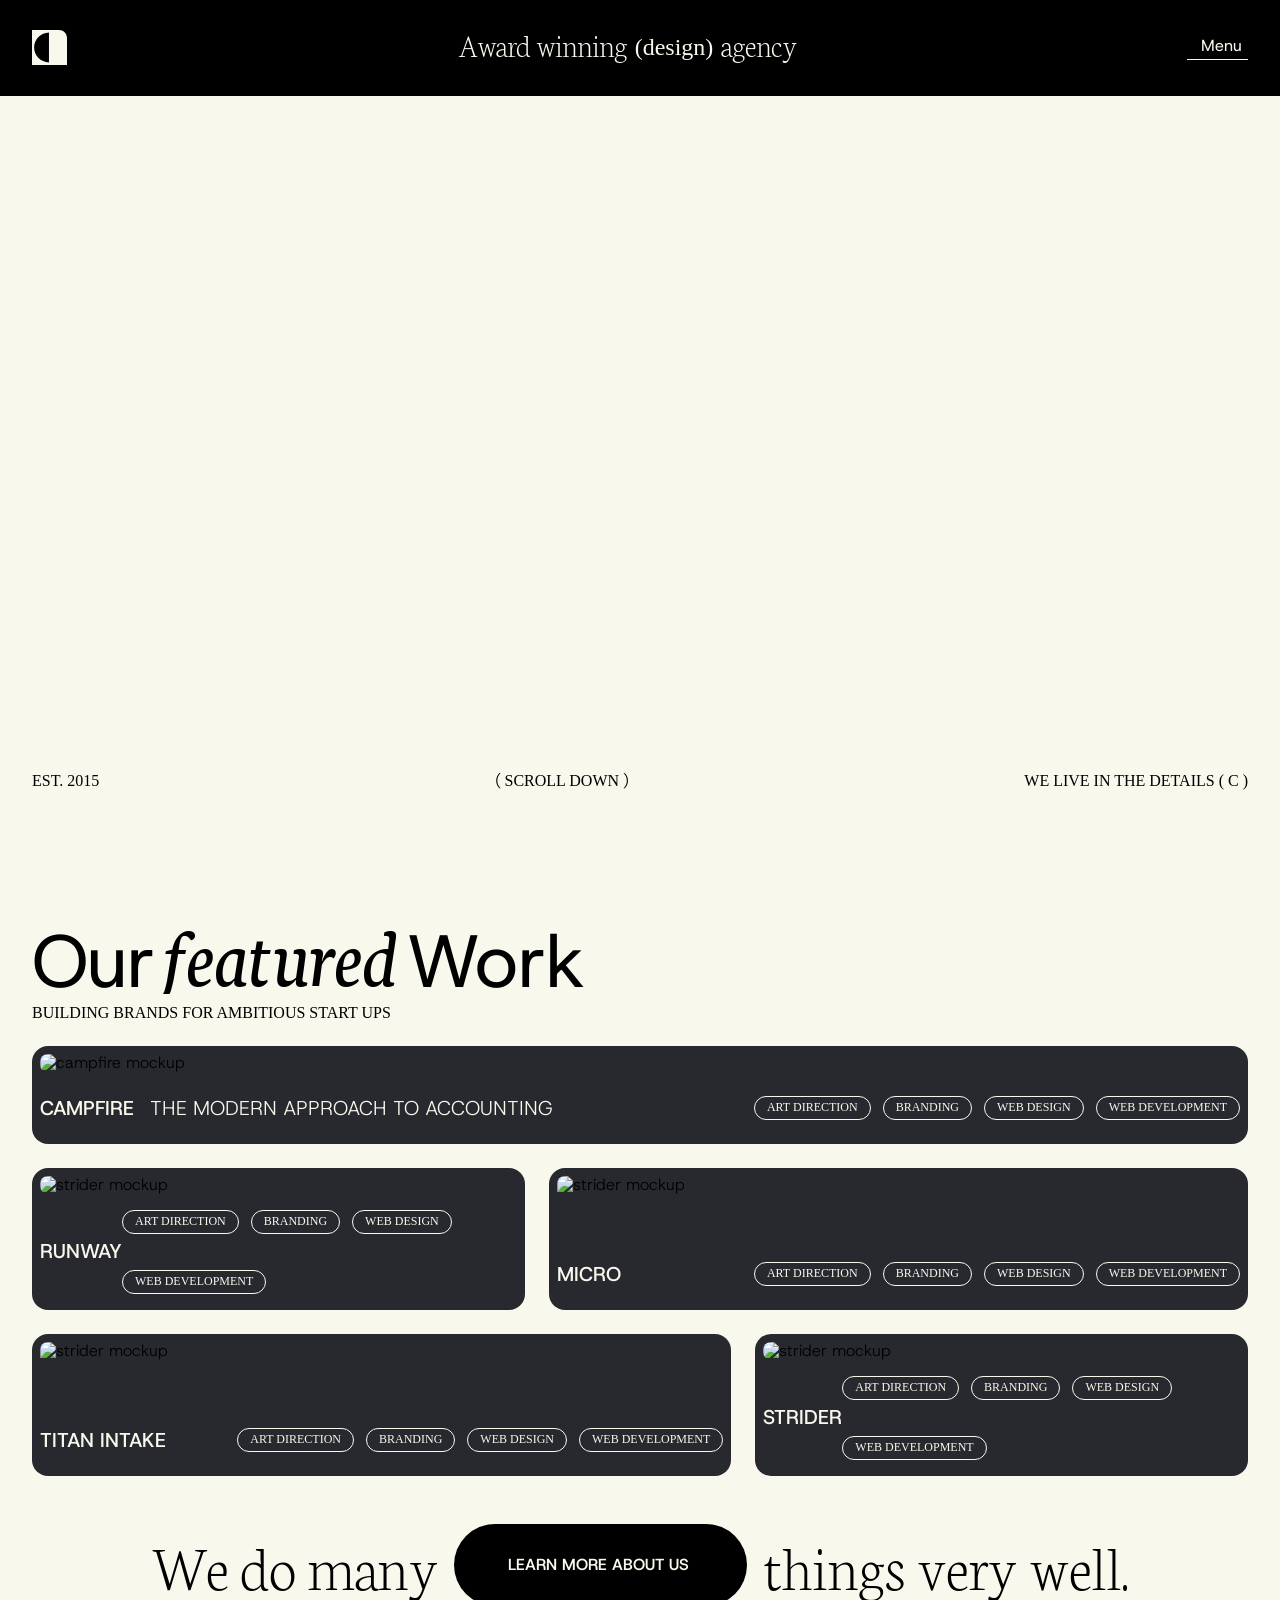
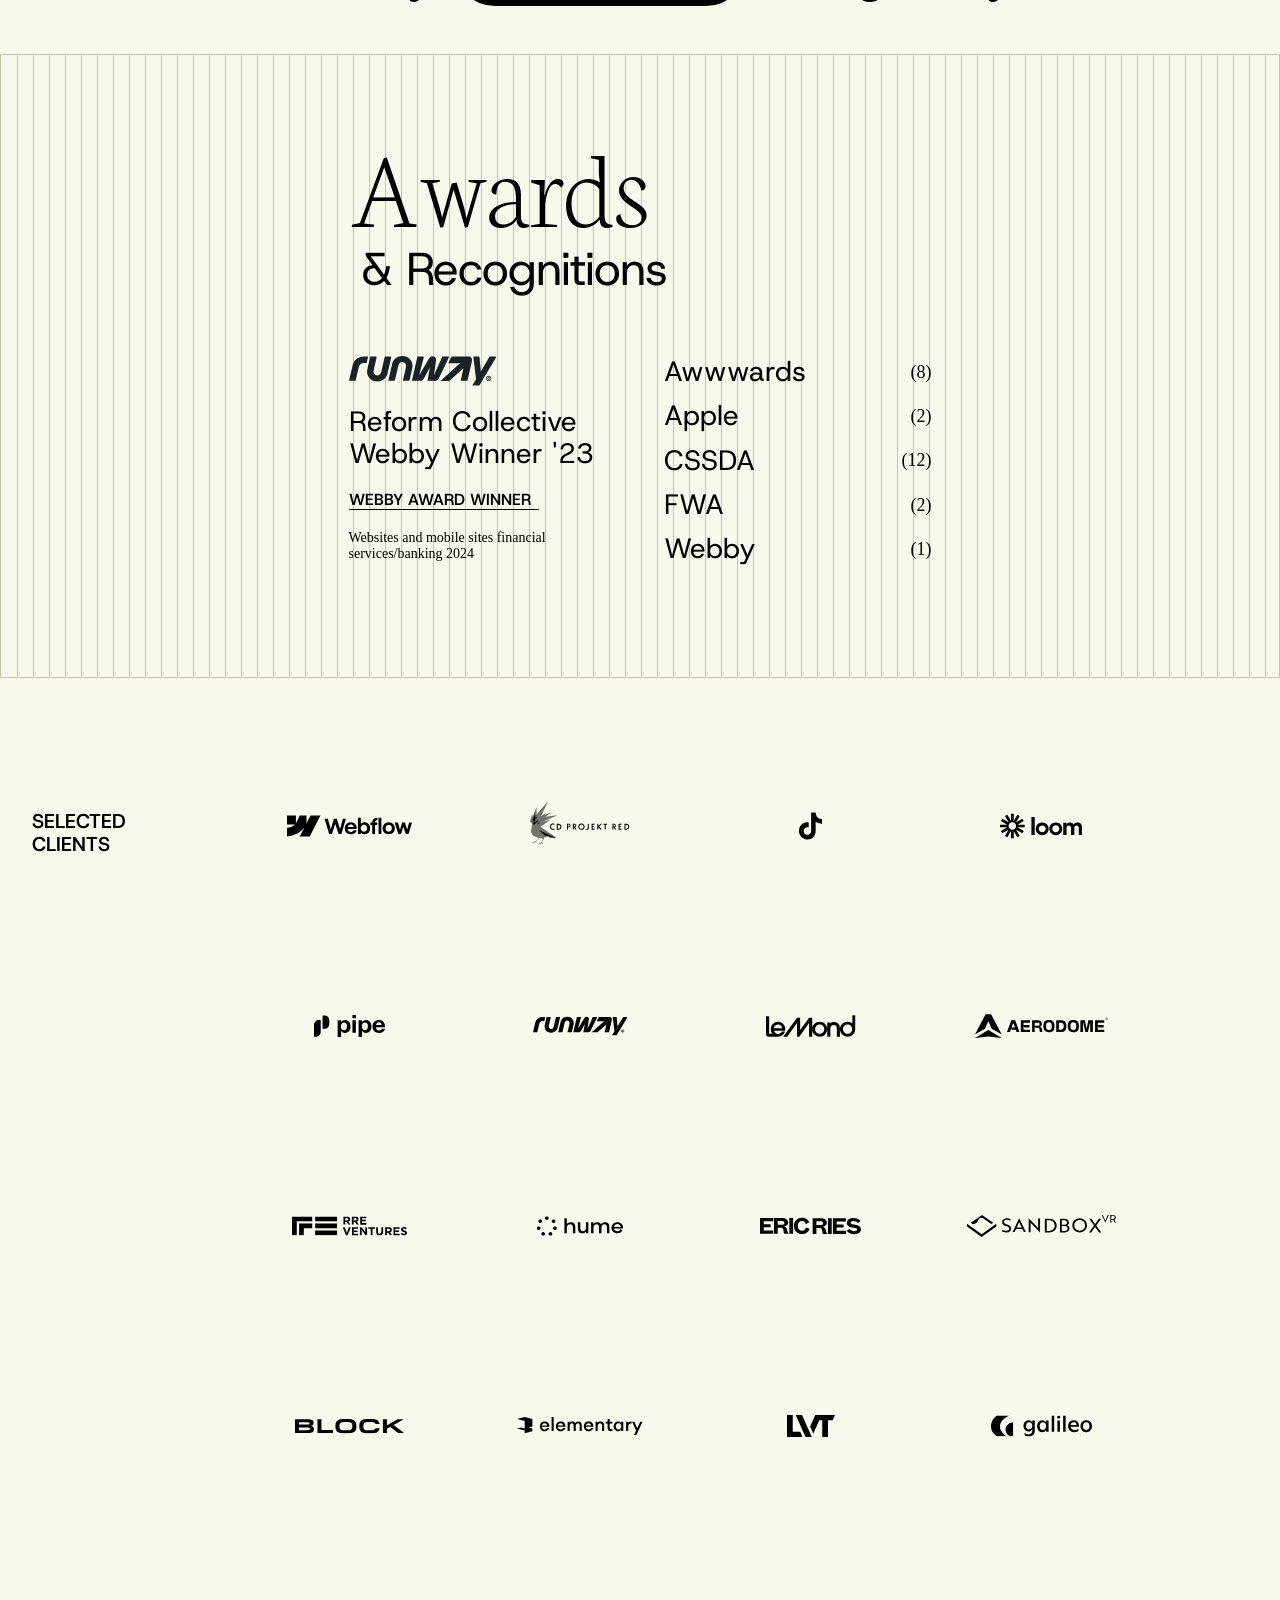
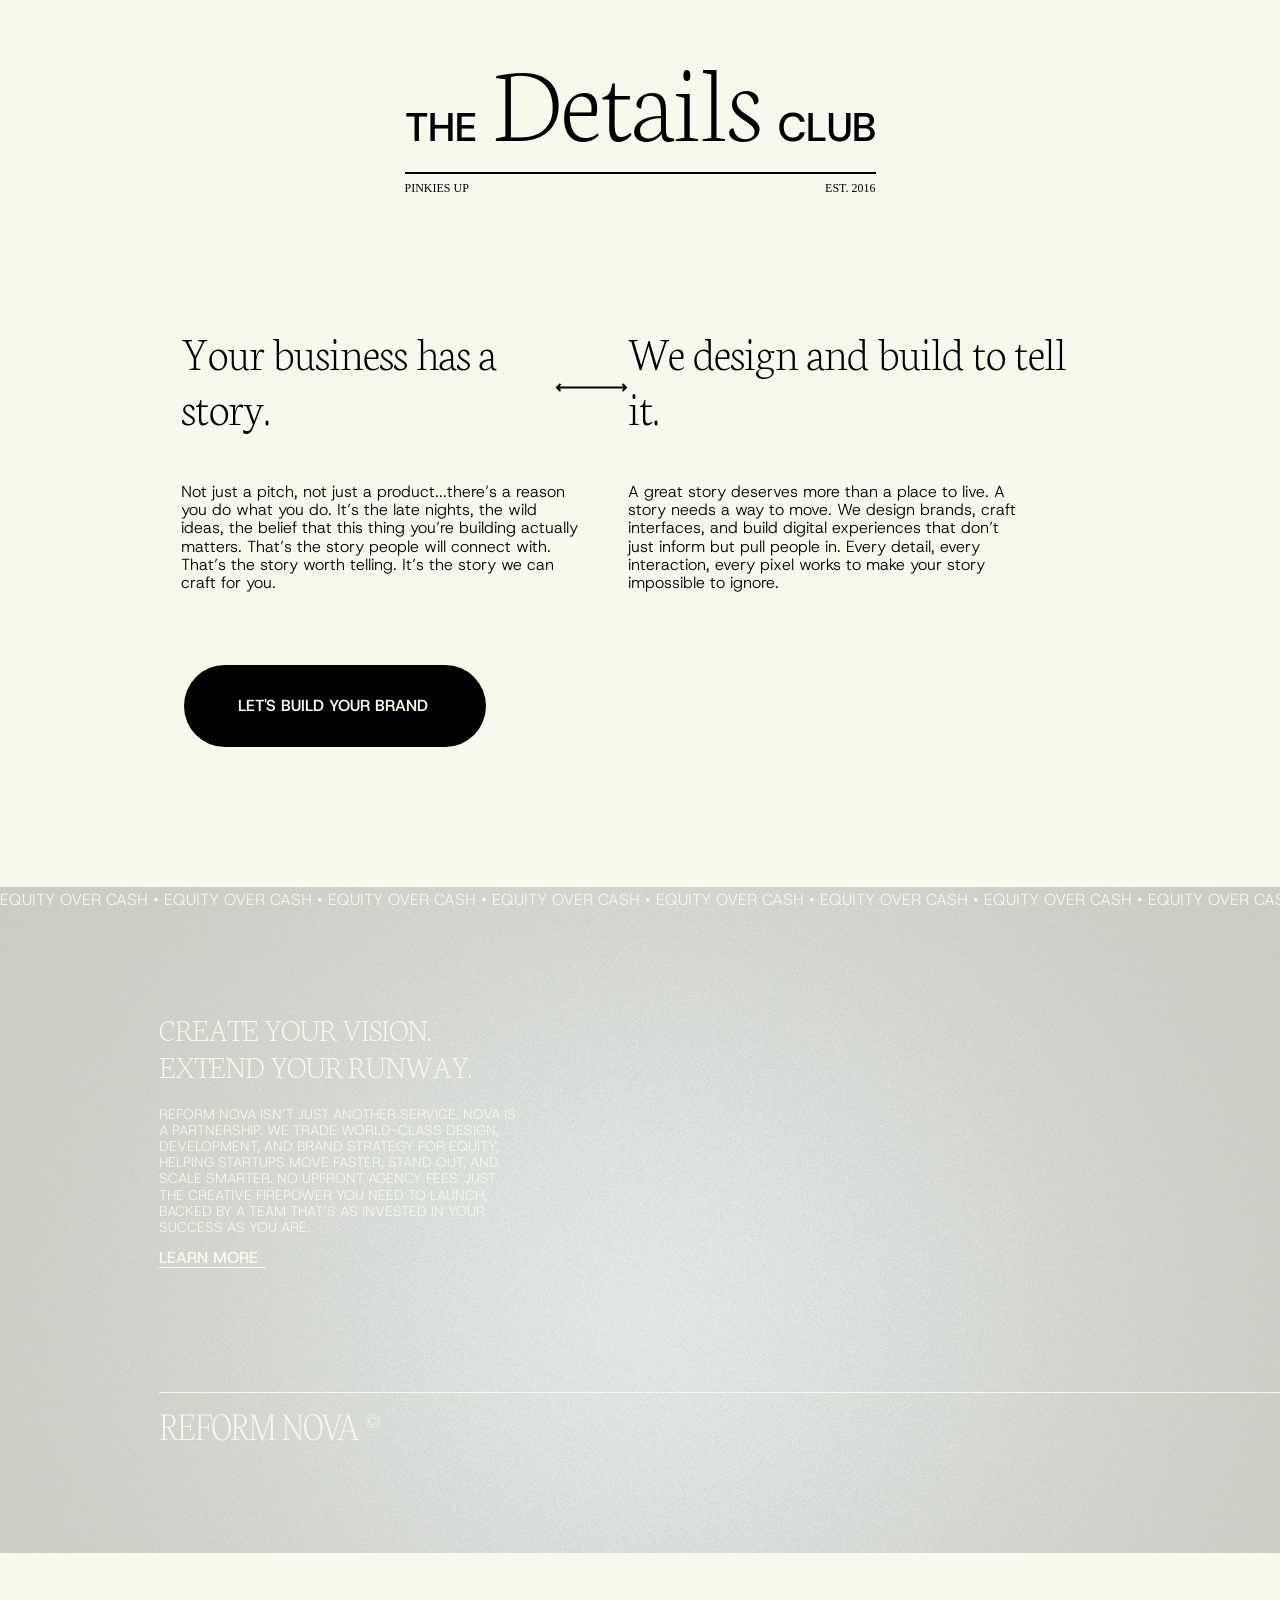
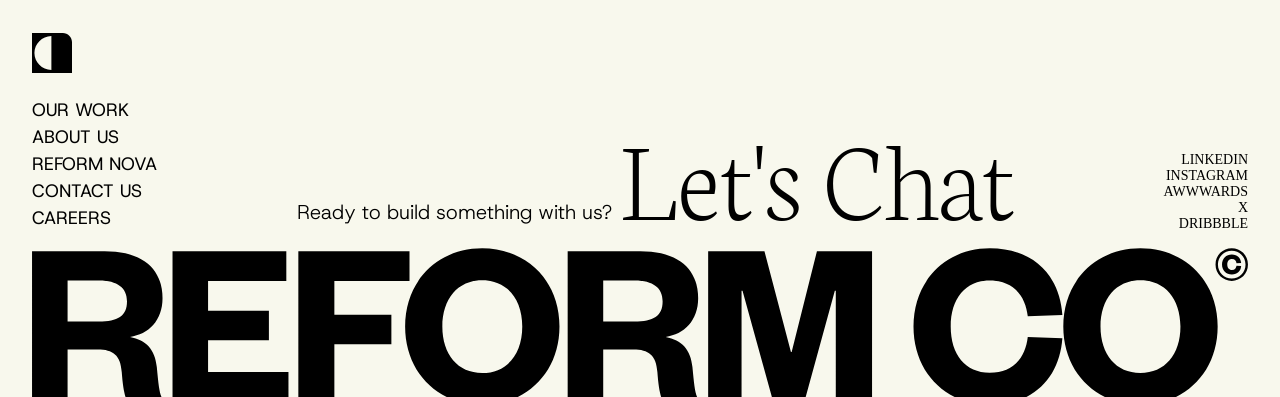
==== commit a14dc3c6: "fixes to css, it didn't load properly before" ====
--- a/index.html
+++ b/index.html
@@ -8,7 +8,7 @@
         <link rel="preconnect" href="https://fonts.gstatic.com" crossorigin>
         <link href="https://fonts.googleapis.com/css2?family=DM+Sans:ital,opsz,wght@0,9..40,100..1000;1,9..40,100..1000&family=Handjet:ELSH@2&family=Host+Grotesk:ital,wght@0,300..800;1,300..800&family=Instrument+Serif:ital@0;1&display=swap" rel="stylesheet">
         <link href="https://fonts.googleapis.com/css2?family=Neuton:ital,wght@0,200;0,300;0,400;0,700;0,800;1,400&display=swap" rel="stylesheet">
-        <link href="https://db.onlinewebfonts.com/c/e08adb69e408cb6c1c9e8e50b32e0681?family=Raster" rel="stylesheet" type="text/css"/>
+        <link href="https://db.onlinewebfonts.com/c/e08adb69e408cb6c1c9e8e50b32e0681?family=Raster" rel="stylesheet" type="text/css">
 
     <!-- CSS -->
         <link rel="stylesheet" href="css/normalize.css">
@@ -29,12 +29,12 @@
         </div>
         <button class="button--menu">
             <i class="ph ph-list"></i>
-            <p class="button__text">Menu</p>
+            <span class="button__text">Menu</span>
         </button>
     </header>
 
     <!-- Hero -->
-    <section class="hero">
+    <div class="hero">
         <video autoplay muted playsinline>
             <source src="img/herovideo.mov" type="video/mp4">
              Your browser does not support the video tag.
@@ -53,17 +53,17 @@
                 <p>We live in the details ( C )</p>
             </div>
         </div>
-    </section>
+    </div>
 
     <!-- Case Studies -->
-     <section class="case-studies">
+     <div class="case-studies">
         <div class="case-studies__header">
             <div class="case-studies__title">
-                <h1 class="case-studies__title--regular">Our</h1>
-                <h1 class="case-studies__title--italic">featured</h1>
-                <h1 class="case-studies__title--regular">Work</h1>
-            </div>
-            <span>Building Brands For Ambitious Start Ups</span>
+                <span class="case-studies__title--regular">Our</span>
+                <span class="case-studies__title--italic">featured</span>
+                <span class="case-studies__title--regular">Work</span>
+            </div>
+            <span class="case-studies__subtitle">Building Brands For Ambitious Start Ups</span>
         </div>
         <div class="case-studies__content">
             <div class="card">
@@ -151,22 +151,22 @@
         </div>
         
         <div class="case-studies__cta">
-            <h1>We do many</h1>
-            <button class="button">
+            <span>We do many</span>
+            <a href="#" class="button">
                 <div class="content vertical">
                     <div class="button__text">Learn more about us <i class="ph ph-arrow-up-right"></i></div>
                     <div class="button__hover-text">Learn more about us <i class="ph ph-arrow-up-right"></i></div>
                 </div>
-            </button>
-            <h1>things very well.</h1>
-        </div>
-    </section>
+            </a>
+            <span>things very well.</span>
+        </div>
+    </div>
 
     <!-- Awards -->
     <section class="awards">
         <div class="awards__heading">
-            <h1 class="awards__heading--title">Awards</h1>
-            <h2 class="awards__heading--subtitle">&amp Recognitions</h2>
+            <span class="awards__heading--title">Awards</span>
+            <h2 class="awards__heading--subtitle">&amp; Recognitions</h2>
         </div>
 
         <div class="awards__content">
@@ -204,7 +204,7 @@
     </section>
 
     <!-- Selected Clients -->
-    <section class="selected-clients">
+    <div class="selected-clients">
         <span>Selected Clients</span>
         <div class="clients">
             <img src="img/webflow.svg" alt="logo">
@@ -224,28 +224,28 @@
             <img src="img/lvt.svg" alt="logo">
             <img src="img/galileo.svg" alt="logo">
         </div>
-    </section>
+    </div>
 
     <!-- Details -->
-    <section class="details">
+    <div class="details">
         <div class="details__title">
-            <h2 class="details__title--regular">The</h2>
-            <h1 class="details__title--serif">Details</h>
-            <h2 class="details__title--regular">Club</h2>
+            <span class="details__title--regular">The</span>
+            <h1 class="details__title--serif">Details</h1>
+            <span class="details__title--regular">Club</span>
         </div>
         <div class="details__subtitle">
             <span>Pinkies up</span>
             <span>Est. 2016</span>
         </div>
-    </section>
+    </div>
 
     <!-- About -->
-    <section class="about">
+    <div class="about">
         <div class="about__text">
             <div class="about__text-item">
                 <div class="about__text-item--arrow">
                     <h1>Your business has a story.</h1>
-                    <img src="img/arrow.e64d2547.svg">
+                    <img src="img/arrow.e64d2547.svg" alt="arrow">
                 </div>
                 <p>Not just a pitch, not just a product...there’s a reason you do what you do. It’s the late nights, the wild ideas, the belief that this thing you’re building actually matters. That’s the story people will connect with. That’s the story worth telling. It’s the story we can craft for you.</p>
             </div>
@@ -254,16 +254,16 @@
                 <p>A great story deserves more than a place to live. A story needs a way to move. We design brands, craft interfaces, and build digital experiences that don’t just inform but pull people in. Every detail, every interaction, every pixel works to make your story impossible to ignore.</p>
             </div>
         </div>
-        <button class="button">
+        <a href="#" class="button">
             <div class="content vertical">
                 <div class="button__text">Let's build your brand<i class="ph ph-arrow-up-right"></i></div>
                 <div class="button__hover-text">Let's build your brand<i class="ph ph-arrow-up-right"></i></div>
             </div>
-        </button>
-    </section>
+        </a>
+    </div>
 
     <!-- Learn More -->
-    <section class="learn-more">
+    <div class="learn-more">
         <video autoplay muted playsinline>
             <source src="img/blob.mov" type="video/mp4">
              Your browser does not support the video tag.
@@ -301,10 +301,10 @@
                 </a>
             </div>
             <div class="learn-more__logo">
-                <img src="img/NovaLogo.acbad7bc.svg">
-            </div>
-        </div>
-    </section>
+                <img src="img/NovaLogo.acbad7bc.svg" alt="logo">
+            </div>
+        </div>
+    </div>
 
     <!-- Footer -->
      <div class="footer__top">
--- a/css/main.css
+++ b/css/main.css
@@ -33,7 +33,6 @@
 h2, 
 h3 {
     font-family: var(--font-serif);
-    line-height: 0em;
     font-weight: 200;
     letter-spacing: -1px;
 }
@@ -48,6 +47,10 @@
 
 h3 {
     font-size: 24px;
+}
+
+a {
+    text-decoration: none;
 }
 
 img {
@@ -121,7 +124,7 @@
 .hero__content {
   display: flex;
   justify-content: space-between;
-  margin: 16px 32px 48px;
+  margin: 16px 32px 112px;
 }
 
 .hero__content p {
@@ -152,6 +155,19 @@
 /* Case Studies */
 .case-studies {
   margin: 0 32px;
+}
+
+.case-studies__header {
+  display: flex;
+  flex-direction: column;
+  gap: 0;
+  align-content: center;
+  margin-bottom: 24px;
+}
+
+.case-studies__subtitle {
+  font-family: var(--font-display);
+  text-transform: uppercase;
 }
 
 .case-studies__title {
@@ -166,14 +182,17 @@
   color: var(--black);
   font-weight: 400;
   font-size: 74px;
+  margin: 0;
 }
 
 .case-studies__title--italic {
   font-family: var(--font-serif);
+  line-height: 0;
   font-style: italic;
   color: var(--black);
   font-size: 84px;  
   padding-bottom: 16px;
+  margin: 0;
 }
 
 .case-studies__content {
@@ -202,13 +221,20 @@
   grid-column: span 5;
 }
 
+.case-studies__cta span {
+  font-family: var(--font-serif);
+  font-weight: 200;
+  letter-spacing: -1px;
+  font-size: 64px;
+}
+
 /* Cards */
 .card {
   display: flex;
   flex-direction: column;
   background-color: var(--dark-gray);
   border-radius: 16px;
-  padding: 8px 8px 0px 8px;
+  padding: 8px 8px 0 8px;
   overflow: hidden;
 }
 
@@ -256,7 +282,7 @@
   flex-direction: row;
   align-items: center;
   justify-content: space-between;
-  padding: 4px 0px;
+  padding: 4px 0;
 }
 
 .card__content__chips {
@@ -282,11 +308,14 @@
   gap: 16px;
   margin: 48px 0;
   width: 100%;
+  align-items: center;
   justify-content: center;
 }
 
 .case-studies__cta h1 {
   font-size: 74px;
+  line-height: 0;
+  padding-bottom: 16px;
 }
 
 /* Button */
@@ -297,6 +326,7 @@
   border: none;
   border-radius: 100px;
   padding: 32px 54px;
+  height: fit-content;
 }
 
 .content {
@@ -315,7 +345,6 @@
   transition: transform 2s cubic-bezier(0.16, 1, 0.3, 1);
   align-items: center;
   display: flex;
-  align-items: center;
   gap: 4px;
 }
 
@@ -332,32 +361,81 @@
   bottom: -100%;
 }
 
-button:hover .vertical .button__hover-text,
-button:hover .vertical .button__text {
+.button:hover .vertical .button__hover-text,
+.button:hover .vertical .button__text {
   transform: translateY(-100%);
 }
 
 /* Awards */
 .awards {
-  padding: 48px 32px;
+  display: grid;
+  grid-template-columns: repeat(12, 1fr);
+  gap: 48px;
+  padding: 64px 32px 100px;
   background-image: url(../img/Background.png);
+  border: 1px solid var(--gray);
+}
+
+.awards__heading {
+  grid-column: 4/-1;
+  padding-top: 64px;
 }
 
 .awards__heading--title {
   font-family: var(--font-serif);
   font-size: 112px;
+  line-height: 0;
+  font-weight: 200;
+  letter-spacing: -1px;
 }
 
 .awards__heading--subtitle {
-  font-family: var(--font-sans-serifserif);
+  font-family: var(--font-sans-serif);
   font-size: 46px;
   font-weight: 400;
-}
-
-.awards_content img {
+  margin: 12px;
+}
+
+.awards__content {
+  grid-column: 4/7;
+  display: flex;
+  flex-direction: column;
+  gap: 20px;
+  align-items: start;
+}
+
+.awards__content img {
+  height: 30px;
   width: auto;
-  height: 30;
-}
+}
+
+.awards__label {
+  font-size: 28px;
+  font-weight: 400;
+}
+
+.awards__description {
+  font-family: var(--font-display);
+  font-size: 14px;
+}
+
+.awards__overview {
+  grid-column: 7/10;
+}
+
+.awards__item {
+  display: flex;
+  justify-content: space-between;
+  align-items: center;
+  margin: 0 0 12px 0;
+  gap: 24px;
+}
+
+.awards__item-count {
+  font-family: var(--font-display);
+  font-size: 18px;
+}
+
 
 /* Button Arrow */
 .button__arrow {
@@ -365,12 +443,217 @@
   align-items: center;
   gap: 8px;
   color: var(--black);
-  font-weight: 500;
-  font-size: 18px;
+  font-weight: 600;
+  font-size: 16px;
   text-transform: uppercase;
   border-bottom: 1px solid var(--black);
   text-decoration: none;
   width: fit-content;
+}
+
+.button__arrow--white {
+  display: flex;
+  align-items: center;
+  gap: 8px;
+  color: var(--white);
+  font-weight: 600;
+  font-size: 16px;
+  text-transform: uppercase;
+  border-bottom: 1px solid var(--white);
+  text-decoration: none;
+  width: fit-content;
+}
+
+/* Selected Clients */
+.selected-clients {
+  display: grid;
+  grid-template-columns: repeat(12, 1fr);
+  margin: 48px 32px;
+}
+
+.selected-clients span {
+  font-size: 20px;
+  font-weight: 600;
+  text-transform: uppercase;
+  padding-top: 84px;
+}
+
+.clients {
+  grid-column: 3/-1;
+  display: grid;
+  grid-template-columns: repeat(4, 18vw);
+}
+
+.clients img {
+  place-self: center;
+}
+
+/* Detials */
+.details {
+  display: flex;
+  flex-direction: column;
+  align-items: center;
+  gap: 8px;
+  width: min-content;
+  margin: 0 auto;
+  padding: 48px;
+}
+
+.details__title {
+  display: flex;
+  flex-direction: row;
+  align-items: end;
+  gap: 16px;
+  border-bottom: 2px solid var(--black);
+}
+
+.details__title--regular {
+  font-size: 40px;
+  font-family: var(--font-sans-serif);
+  text-transform: uppercase;
+  font-weight: 500;
+  margin-bottom: 22px;
+}
+
+.details__title--serif {
+  font-size: 112px;
+  line-height: 0;
+}
+
+.details__subtitle {
+  font-family: var(--font-display);
+  text-transform: uppercase;
+  font-size: 12px;
+  display: flex;
+  flex-direction: row;
+  justify-content: space-between;
+  width: 100%;
+}
+
+/* About */
+.about {
+  display: grid;
+  grid-template-columns: repeat(8, 1fr);
+  gap: 24px;
+  padding: 48px 32px 140px 32px;
+}
+
+.about__text {
+  grid-column: 1/-1;
+  display: grid;
+  grid-template-columns: repeat(8, 1fr);
+  align-items: start;
+}
+
+.about__text-item:first-child {
+  grid-column: 2/5;
+}
+
+.about__text-item:last-child {
+  grid-column: 5/8;
+}
+
+.about__text-item h1 {
+  margin-bottom: 48px;
+}
+
+.about__text-item p {
+  max-width: 400px;
+  margin: 0 0 48px 0;
+}
+
+.about__text-item--arrow {
+  display: flex;
+  flex-direction: row;
+  align-items: center;
+  justify-content: space-between;
+}
+
+.about a {
+  grid-column: 2 / main;
+  width:fit-content;
+}
+
+/* Learn More */
+.learn-more {
+  position: relative;
+  color: var(--white);
+  padding-top: 4px;
+}
+
+.learn-more video {
+  position: absolute;
+  top: 0;
+  left: 0;
+  width: 100%;
+  height: 100%;
+  object-fit: cover;
+  z-index: 0;
+}
+
+.learn-more::after {
+  content: '';
+  position: absolute;
+  top: 0;
+  left: 0;
+  width: 100%;
+  height: 100%;
+  background-image: url(../img/vignette.webp);
+  background-size: cover;
+  z-index: 1;
+}
+
+.learn-more__scroll,
+.learn-more__content {
+  position: relative;
+  z-index: 2;
+}
+
+.learn-more__content {
+  display: grid;
+  grid-template-columns: repeat(8, 1fr);
+  gap: 124px;
+  padding: 80px 0 112px 32px;
+}
+
+.learn-more__scroll {
+  overflow: hidden;
+  white-space: nowrap;
+}
+
+.learn-more__scroll--track {
+  display: inline-flex;
+  animation: learn-more__scroll 16s linear infinite;
+}
+
+.learn-more__scroll--track span {
+  text-transform: uppercase;
+}
+
+@keyframes learn-more__scroll {
+  from { transform: translateX(0); }
+  to { transform: translateX(-50%); }
+}
+
+.learn-more__text {
+  grid-column: 2;
+  width: 360px;
+}
+
+.learn-more__text h1 {
+  text-transform: uppercase;
+  font-size: 32px;
+}
+
+.learn-more__text p {
+  text-transform: uppercase;
+  font-size: 14px;
+}
+
+.learn-more__logo {
+  grid-column: 2/-1;
+  padding-top: 20px;
+  border-top: 0.5px solid var(--white);
 }
 
 /* Footer Nav */
@@ -388,7 +671,7 @@
 .footer__nav a {
   font-family: var(--font-sans-serif);
   font-size: 18px;
-  font-weight: 4400;
+  font-weight: 400;
   text-transform: uppercase;
   color: var(--black);
   text-decoration: none;
@@ -421,7 +704,7 @@
   display: flex;
   flex-direction: row;
   align-items: end;
-  gap: 8px
+  gap: 8px;
 }
 
 .footer__CTA p {
@@ -460,6 +743,5 @@
   display: flex;
   align-items: end;
   justify-content: space-between;
-  padding: 48px 32px 16px 32px;
-  
+  padding: 80px 32px 16px 32px; 
 }
